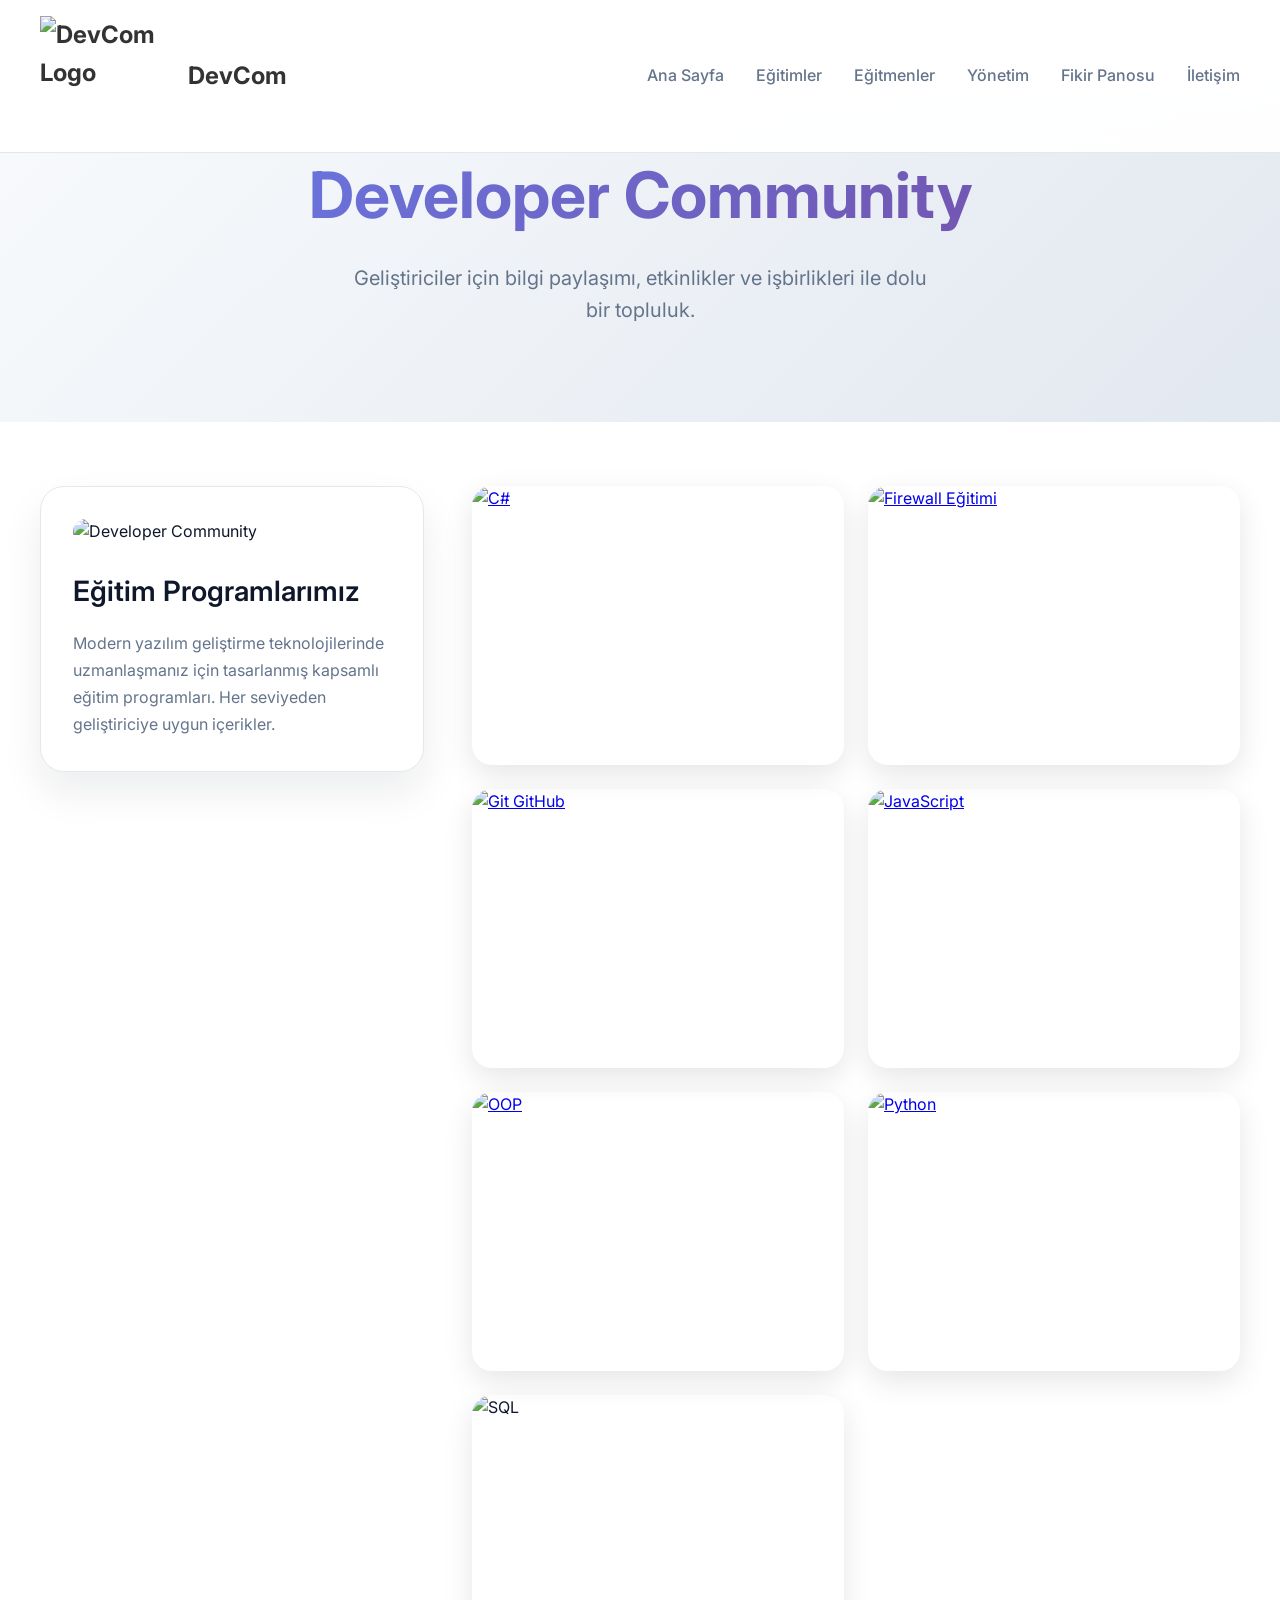
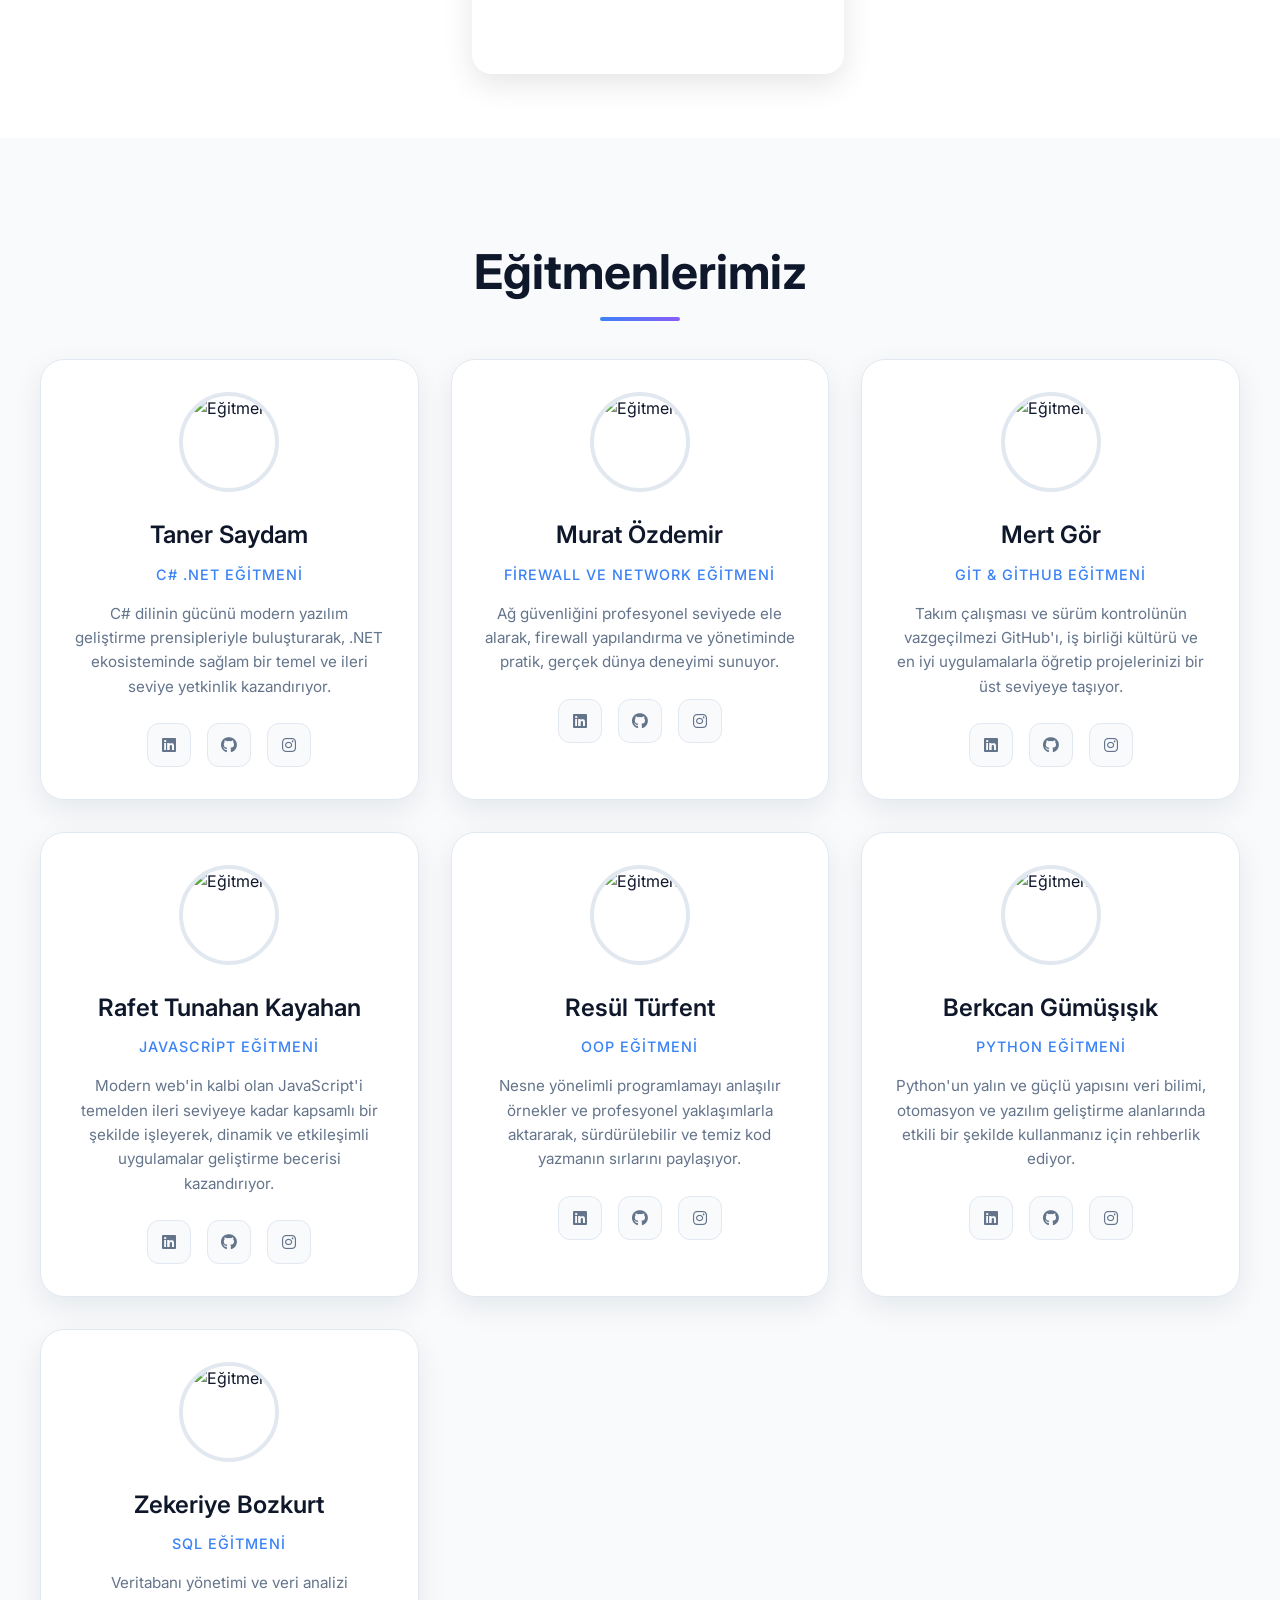
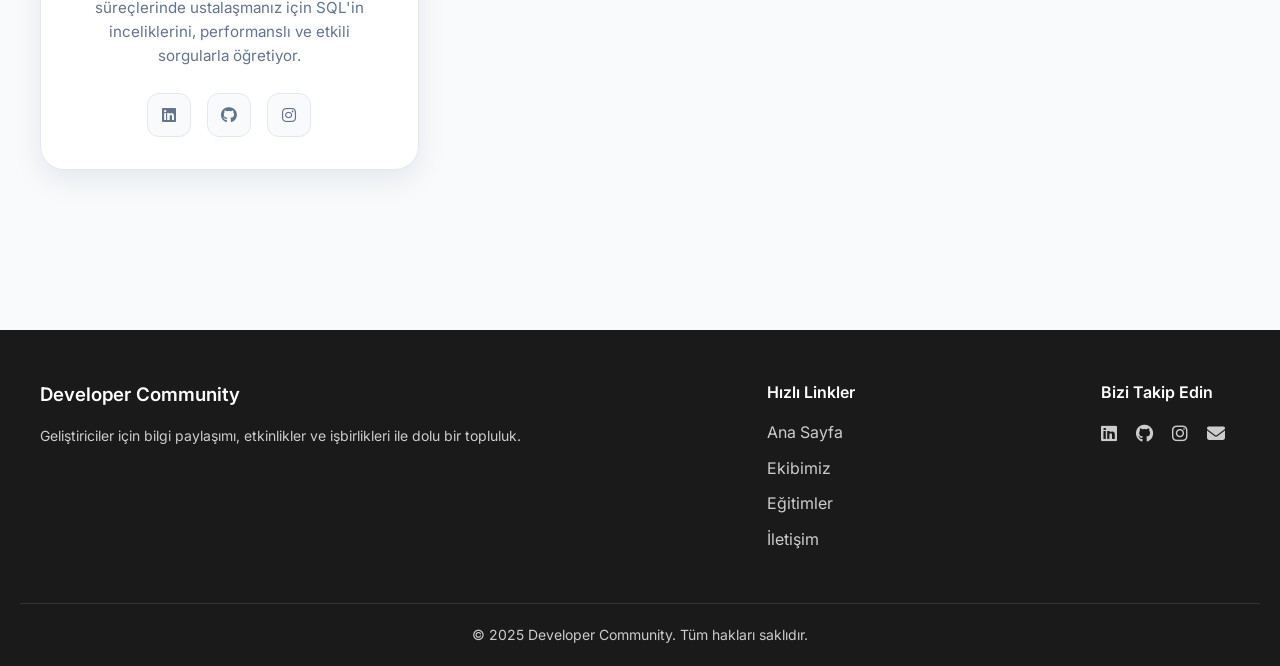
==== index.html @ d568f28b "Add files via upload" ====
<!DOCTYPE html>
<html lang="tr">

<head>
  <meta charset="UTF-8">
  <meta name="viewport" content="width=device-width, initial-scale=1.0">
  <title>Developer Community - Ekibimiz</title>
  <link rel="preconnect" href="https://fonts.googleapis.com">
  <link rel="preconnect" href="https://fonts.gstatic.com" crossorigin>
  <link href="https://fonts.googleapis.com/css2?family=Inter:wght@300;400;500;600;700&display=swap" rel="stylesheet">
  <link rel="stylesheet" href="https://cdnjs.cloudflare.com/ajax/libs/font-awesome/6.4.0/css/all.min.css">
  <link rel="stylesheet" href="stylesheet.css">
</head>

<body>
  <!-- Modern Navbar -->
<nav class="navbar">
  <div class="nav-container">
    <a href="index.html" class="logo">
      <img src="images/devcomnavlogo.png" alt="DevCom Logo" class="logo-img">
      DevCom
    </a>
    <ul class="nav-links">
      <li><a href="index.html">Ana Sayfa</a></li>
      <li><a href="dersler.html">Eğitimler</a></li>
      <li><a href="index.html#team">Eğitmenler</a></li>
      <li><a href="admin.html">Yönetim</a></li>
      <li><a href="pano.html">Fikir Panosu</a></li>
      <li><a href="contact.html">İletişim</a></li>
    </ul>
  </div>
</nav>


  <!-- Hero Section -->
  <section class="hero">
    <div class="hero-container loading">
      <h1>Developer Community</h1>
      <p>Geliştiriciler için bilgi paylaşımı, etkinlikler ve işbirlikleri ile dolu bir topluluk.</p>
    </div>
  </section>

  <!-- Community Section -->
  <section class="community" id="courses">
    <div class="community-container">
      <div class="community-card loading">
        <img src="images/devcomlogo.jpg" alt="Developer Community">
        <h2>Eğitim Programlarımız</h2>
        <p>Modern yazılım geliştirme teknolojilerinde uzmanlaşmanız için tasarlanmış kapsamlı eğitim programları. Her
          seviyeden geliştiriciye uygun içerikler.</p>
      </div>

      <div class="gallery-container loading">
        <div class="gallery-item">
          <a href="https://www.linkedin.com/posts/developer-community-turkey_csharp-aescretsizeafbitim-yazaftlaftmaemafbren-activity-7351979600400330753-EKpC?utm_source=share&utm_medium=member_desktop&rcm=ACoAADhtTegBDVWw2oJUlKh38JD_q7WL750UKDs"
            target="_blank">
            <img src="images/csharpeğitim.jpg" alt="C#">
            <div class="gallery-overlay">
              <div class="gallery-title">C#</div>
            </div>
          </a>
        </div>
        <div class="gallery-item">
          <a href="https://www.linkedin.com/posts/developer-community-turkey_firewall-network-aescretsizeafbitim-activity-7363469918479990784-MJ5S?utm_source=share&utm_medium=member_desktop&rcm=ACoAADhtTegBDVWw2oJUlKh38JD_q7WL750UKDs"
            target="_blank">
            <img src="images/FirewallEğitim.jpeg" alt="Firewall Eğitimi">
            <div class="gallery-overlay">
              <div class="gallery-title">Firewall & Güvenlik</div>
            </div>
          </a>
        </div>
        <div class="gallery-item">
          <a href="https://www.linkedin.com/posts/developer-community-turkey_git-github-aescretsizeafbitim-activity-7363469859730472961-kGCL?utm_source=share&utm_medium=member_desktop&rcm=ACoAADhtTegBDVWw2oJUlKh38JD_q7WL750UKDs"
            target="_blank">
            <img src="images/GitGİthub eğitimi.jpeg" alt="Git GitHub">
            <div class="gallery-overlay">
              <div class="gallery-title">Git & GitHub</div>
            </div>
          </a>
        </div>
        <div class="gallery-item">
          <a href="https://www.linkedin.com/posts/developer-community-turkey_javascript-frontend-aescretsizeafbitim-activity-7369362097974984704-yxHd?utm_source=share&utm_medium=member_desktop&rcm=ACoAADhtTegBDVWw2oJUlKh38JD_q7WL750UKDs"
            target="_blank">
            <img src="images/JavaScriptEğitim.jpeg" alt="JavaScript">
            <div class="gallery-overlay">
              <div class="gallery-title">JavaScript</div>
            </div>
          </a>
        </div>
        <div class="gallery-item">
          <a href="https://www.linkedin.com/posts/developer-community-turkey_csharp-oop-aescretsizeafbitim-activity-7363478117744594945-_bVW?utm_source=share&utm_medium=member_desktop&rcm=ACoAADhtTegBDVWw2oJUlKh38JD_q7WL750UKDs"
            target="_blank">
            <img src="images/OOPEğitimi.jpeg" alt="OOP">
            <div class="gallery-overlay">
              <div class="gallery-title">Nesne Yönelimli Programlama</div>
            </div>
          </a>
        </div>
        <div class="gallery-item">
          <a href="https://www.linkedin.com/posts/developer-community-turkey_python-oop-aescretsizeafbitim-activity-7369373578179387394-bgwW?utm_source=share&utm_medium=member_desktop&rcm=ACoAADhtTegBDVWw2oJUlKh38JD_q7WL750UKDs"
            target="_blank">
            <img src="images/pythoneğitim.jpeg" alt="Python">
            <div class="gallery-overlay">
              <div class="gallery-title">Python</div>
            </div>
          </a>
        </div>
        <div class="gallery-item">
          <a href="https://www.linkedin.com/posts/developer-community-turkey_sql-aescretsizeafbitim-veritabanaft-activity-7363145818968600576-ymJC?utm_source=share&utm_medium=member_desktop&rcm=ACoAADhtTegBDVWw2oJUlKh38JD_q7WL750UKDs"
            target="_blank"></a>
          <img src="images/sqleğitimi.jpeg" alt="SQL">
          <div class="gallery-overlay">
            <div class="gallery-title">SQL & Veritabanı</div>
          </div>
        </div>
      </div>
    </div>
    </div>
  </section>

  <!-- Team Section -->
  <section class="team-section" id="team">
    <div class="team-container">
 
      <h2 class="section-title loading">Eğitmenlerimiz</h2>
      <div class="team-grid">


        <div class="member-card loading">
          <div class="member-avatar">
            <img src="images/tanersaydamprofile.jpeg" alt="Eğitmen">
          </div>
          <h3 class="member-name">Taner Saydam</h3>
          <p class="member-role">C# .NET Eğitmeni</p>
          <p class="member-description">C# dilinin gücünü modern yazılım geliştirme prensipleriyle buluşturarak, .NET
            ekosisteminde sağlam bir temel ve ileri seviye yetkinlik kazandırıyor.</p>
          <div class="member-socials">
            <a href="https://www.linkedin.com/in/taner-saydam/" class="social-link"><i class="fab fa-linkedin"></i></a>
            <a href="https://github.com/TanerSaydam" class="social-link"><i class="fab fa-github"></i></a>
            <a href="https://www.instagram.com/tanersaydam_/" class="social-link"><i class="fab fa-instagram"></i></a>
          </div>
        </div>
        <div class="member-card loading">
          <div class="member-avatar">
            <img src="images/manprofile.png" alt="Eğitmen">
          </div>
          <h3 class="member-name">Murat Özdemir</h3>
          <p class="member-role">Firewall ve Network Eğitmeni</p>
          <p class="member-description">Ağ güvenliğini profesyonel seviyede ele alarak, firewall yapılandırma ve
            yönetiminde pratik, gerçek dünya deneyimi sunuyor.</p>
          <div class="member-socials">
            <a href="#" class="social-link"><i class="fab fa-linkedin"></i></a>
            <a href="#" class="social-link"><i class="fab fa-github"></i></a>
            <a href="#" class="social-link"><i class="fab fa-instagram"></i></a>
          </div>
        </div>

        <div class="member-card loading">
          <div class="member-avatar">
            <img src="images/manprofile.png" alt="Eğitmen">
          </div>
          <h3 class="member-name">Mert Gör</h3>
          <p class="member-role">Git & GitHub Eğitmeni</p>
          <p class="member-description">Takım çalışması ve sürüm kontrolünün vazgeçilmezi GitHub'ı, iş birliği kültürü
            ve en iyi uygulamalarla öğretip projelerinizi bir üst seviyeye taşıyor.</p>
          <div class="member-socials">
            <a href="#" class="social-link"><i class="fab fa-linkedin"></i></a>
            <a href="#" class="social-link"><i class="fab fa-github"></i></a>
            <a href="#" class="social-link"><i class="fab fa-instagram"></i></a>
          </div>
        </div>

        <div class="member-card loading">
          <div class="member-avatar">
            <img src="images/manprofile.png" alt="Eğitmen">
          </div>
          <h3 class="member-name">Rafet Tunahan Kayahan</h3>
          <p class="member-role">JavaScript Eğitmeni</p>
          <p class="member-description">Modern web'in kalbi olan JavaScript'i temelden ileri seviyeye kadar kapsamlı bir
            şekilde işleyerek, dinamik ve etkileşimli uygulamalar geliştirme becerisi kazandırıyor.</p>
          <div class="member-socials">
            <a href="#" class="social-link"><i class="fab fa-linkedin"></i></a>
            <a href="#" class="social-link"><i class="fab fa-github"></i></a>
            <a href="#" class="social-link"><i class="fab fa-instagram"></i></a>
          </div>
        </div>

        <div class="member-card loading">
          <div class="member-avatar">
            <img src="images/manprofile.png" alt="Eğitmen">
          </div>
          <h3 class="member-name">Resül Türfent</h3>
          <p class="member-role">OOP Eğitmeni</p>
          <p class="member-description">Nesne yönelimli programlamayı anlaşılır örnekler ve profesyonel yaklaşımlarla
            aktararak, sürdürülebilir ve temiz kod yazmanın sırlarını paylaşıyor.</p>
          <div class="member-socials">
            <a href="#" class="social-link"><i class="fab fa-linkedin"></i></a>
            <a href="#" class="social-link"><i class="fab fa-github"></i></a>
            <a href="#" class="social-link"><i class="fab fa-instagram"></i></a>
          </div>
        </div>

        <div class="member-card loading">
          <div class="member-avatar">
            <img src="images/manprofile.png" alt="Eğitmen">
          </div>
          <h3 class="member-name">Berkcan Gümüşışık</h3>
          <p class="member-role">Python Eğitmeni</p>
          <p class="member-description">Python'un yalın ve güçlü yapısını veri bilimi, otomasyon ve yazılım geliştirme
            alanlarında etkili bir şekilde kullanmanız için rehberlik ediyor.</p>
          <div class="member-socials">
            <a href="#" class="social-link"><i class="fab fa-linkedin"></i></a>
            <a href="#" class="social-link"><i class="fab fa-github"></i></a>
            <a href="#" class="social-link"><i class="fab fa-instagram"></i></a>
          </div>
        </div>

        <div class="member-card loading">
          <div class="member-avatar">
            <img src="images/manprofile.png" alt="Eğitmen">
          </div>
          <h3 class="member-name">Zekeriye Bozkurt</h3>
          <p class="member-role">SQL Eğitmeni</p>
          <p class="member-description">Veritabanı yönetimi ve veri analizi süreçlerinde ustalaşmanız için SQL'in
            inceliklerini, performanslı ve etkili sorgularla öğretiyor.</p>
          <div class="member-socials">
            <a href="#" class="social-link"><i class="fab fa-linkedin"></i></a>
            <a href="#" class="social-link"><i class="fab fa-github"></i></a>
            <a href="#" class="social-link"><i class="fab fa-instagram"></i></a>
          </div>
        </div>
      </div>


  


      </div>
    </div>
  </section>

  <script>
    // Smooth scrolling for navigation links
    document.querySelectorAll('a[href^="#"]').forEach(anchor => {
      anchor.addEventListener('click', function (e) {
        e.preventDefault();
        const target = document.querySelector(this.getAttribute('href'));
        if (target) {
          target.scrollIntoView({
            behavior: 'smooth',
            block: 'start'
          });
        }
      });
    });

    // Intersection Observer for loading animations
    const observerOptions = {
      threshold: 0.1,
      rootMargin: '0px 0px -50px 0px'
    };

    const observer = new IntersectionObserver((entries) => {
      entries.forEach(entry => {
        if (entry.isIntersecting) {
          entry.target.classList.add('loaded');
        }
      });
    }, observerOptions);

    // Observe all loading elements
    document.querySelectorAll('.loading').forEach(el => {
      observer.observe(el);
    });

    // Navbar background on scroll
    window.addEventListener('scroll', () => {
      const navbar = document.querySelector('.navbar');
      if (window.scrollY > 50) {
        navbar.style.background = 'rgba(255, 255, 255, 0.98)';
        navbar.style.boxShadow = '0 4px 20px rgba(0, 0, 0, 0.08)';
      } else {
        navbar.style.background = 'rgba(255, 255, 255, 0.95)';
        navbar.style.boxShadow = 'none';
      }
    });

    // Add stagger animation to team cards
    const teamCards = document.querySelectorAll('.member-card');
    teamCards.forEach((card, index) => {
      card.style.animationDelay = `${index * 0.1}s`;
    });
  </script>
</body>
<!-- Footer -->
<footer class="footer">
  <div class="footer-container">
    <div class="footer-about">
      <h3>Developer Community</h3>
      <p>Geliştiriciler için bilgi paylaşımı, etkinlikler ve işbirlikleri ile dolu bir topluluk.</p>
    </div>

    <div class="footer-links">
      <h4>Hızlı Linkler</h4>
      <ul>
        <li><a href="#">Ana Sayfa</a></li>
        <li><a href="#team">Ekibimiz</a></li>
        <li><a href="#courses">Eğitimler</a></li>
        <li><a href="contact.html">İletişim</a></li>
      </ul>
    </div>

    <div class="footer-socials">
      <h4>Bizi Takip Edin</h4>
      <div class="social-icons">
        <a href="https://www.linkedin.com/company/developer-community-turkey/posts/?feedView=all"><i
            class="fab fa-linkedin"></i></a>
        <a href="#"><i class="fab fa-github"></i></a>
        <a href="https://www.instagram.com/developercommunity2025/"><i class="fab fa-instagram"></i></a>
        <a href="mailto:developercommunity2025@gmail.com"> <i class="fas  fa-envelope"></i></a>
      </div>
    </div>
  </div>

  <div class="footer-bottom">
    <p>&copy; 2025 Developer Community. Tüm hakları saklıdır.</p>
  </div>
</footer>

</html>
---- stylesheet.css ----
:root {
      --primary: #0f172a;
      --primary-light: #1e293b;
      --accent: #3b82f6;
      --accent-hover: #2563eb;
      --secondary: #f59e0b;
      --text-light: #64748b;
      --text-dark: #0f172a;
      --surface: #ffffff;
      --surface-dark: #f8fafc;
      --border: #e2e8f0;
      --shadow: rgba(15, 23, 42, 0.08);
      --gradient: linear-gradient(135deg, #667eea 0%, #764ba2 100%);
      --gradient-accent: linear-gradient(135deg, #3b82f6 0%, #8b5cf6 100%);
    }

    * {
      margin: 0;
      padding: 0;
      box-sizing: border-box;
    }

    body {
      font-family: 'Inter', system-ui, -apple-system, sans-serif;
      line-height: 1.6;
      color: var(--text-dark);
      background: var(--surface);
      overflow-x: hidden;
    }

    /* Modern Navbar */
    .navbar {
      position: fixed;
      top: 0;
      left: 0;
      right: 0;
      z-index: 1000;
      background: rgba(255, 255, 255, 0.95);
      backdrop-filter: blur(20px);
      border-bottom: 1px solid var(--border);
      padding: 1rem 2rem;
      transition: all 0.3s ease;
    }

    .nav-container {
      max-width: 1200px;
      margin: 0 auto;
      display: flex;
      justify-content: space-between;
      align-items: center;
    }

    .logo {
      font-weight: 700;
      font-size: 1.5rem;
      color: var(--primary);
      text-decoration: none;
    }

    .nav-links {
      display: flex;
      gap: 2rem;
      list-style: none;
    }

    .nav-links a {
      text-decoration: none;
      color: var(--text-light);
      font-weight: 500;
      transition: all 0.3s ease;
      position: relative;
    }

    .nav-links a:hover {
      color: var(--accent);
    }

    .nav-links a::after {
      content: '';
      position: absolute;
      bottom: -5px;
      left: 0;
      width: 0;
      height: 2px;
      background: var(--gradient-accent);
      transition: width 0.3s ease;
    }

    .nav-links a:hover::after {
      width: 100%;
    }

    /* Hero Section */
    .hero {
      margin-top: 80px;
      padding: 4rem 2rem;
      background: linear-gradient(135deg, #f8fafc 0%, #e2e8f0 100%);
      text-align: center;
    }

    .hero-container {
      max-width: 1200px;
      margin: 0 auto;
    }

    .hero h1 {
      font-size: clamp(2.5rem, 5vw, 4rem);
      font-weight: 700;
      color: var(--primary);
      margin-bottom: 1rem;
      background: var(--gradient);
      -webkit-background-clip: text;
      -webkit-text-fill-color: transparent;
      background-clip: text;
    }

    .hero p {
      font-size: 1.25rem;
      color: var(--text-light);
      margin-bottom: 2rem;
      max-width: 600px;
      margin-left: auto;
      margin-right: auto;
    }

    /* Community Section */
    .community {
      padding: 4rem 2rem;
      background: var(--surface);
    }

    .community-container {
      max-width: 1200px;
      margin: 0 auto;
      display: grid;
      grid-template-columns: 1fr 2fr;
      gap: 3rem;
      align-items: start;
    }

    .community-card {
      background: var(--surface);
      border-radius: 24px;
      padding: 2rem;
      box-shadow: 0 20px 40px var(--shadow);
      border: 1px solid var(--border);
      position: sticky;
      top: 120px;
    }

    .community-card img {
      width: 100%;
      height: 200px;
      object-fit: cover;
      border-radius: 16px;
      margin-bottom: 1.5rem;
    }

    .community-card h2 {
      font-size: 1.75rem;
      font-weight: 600;
      margin-bottom: 1rem;
      color: var(--primary);
    }

    .community-card p {
      color: var(--text-light);
      line-height: 1.7;
    }

    .gallery-container {
      display: grid;
      grid-template-columns: repeat(auto-fit, minmax(300px, 1fr));
      gap: 1.5rem;
    }

    .gallery-item {
      position: relative;
      border-radius: 20px;
      overflow: hidden;
      aspect-ratio: 4/3;
      cursor: pointer;
      transition: all 0.4s ease;
      box-shadow: 0 10px 30px rgba(0, 0, 0, 0.1);
    }

    .gallery-item:hover {
      transform: translateY(-8px) scale(1.02);
      box-shadow: 0 20px 40px rgba(0, 0, 0, 0.15);
    }

    .gallery-item img {
      width: 100%;
      height: 100%;
      object-fit: cover;
      transition: transform 0.4s ease;
    }

    .gallery-item:hover img {
      transform: scale(1.1);
    }

    .gallery-overlay {
      position: absolute;
      top: 0;
      left: 0;
      right: 0;
      bottom: 0;
      background: linear-gradient(to top, rgba(0,0,0,0.7), transparent);
      opacity: 0;
      transition: opacity 0.3s ease;
      display: flex;
      align-items: flex-end;
      padding: 1.5rem;
    }

    .gallery-item:hover .gallery-overlay {
      opacity: 1;
    }

    .gallery-title {
      color: white;
      font-weight: 600;
      font-size: 1.1rem;
    }

    /* Team Section */
    .team-section {
      padding: 6rem 2rem;
      background: var(--surface-dark);
    }

    .team-container {
      max-width: 1200px;
      margin: 0 auto;
    }

    .section-title {
      text-align: center;
      font-size: clamp(2rem, 4vw, 3rem);
      font-weight: 700;
      color: var(--primary);
      margin-bottom: 3rem;
      position: relative;
    }

    .section-title::after {
      content: '';
      position: absolute;
      bottom: -10px;
      left: 50%;
      transform: translateX(-50%);
      width: 80px;
      height: 4px;
      background: var(--gradient-accent);
      border-radius: 2px;
    }

    .team-grid {
      display: grid;
      grid-template-columns: repeat(auto-fit, minmax(350px, 1fr));
      gap: 2rem;
      margin-bottom: 4rem;
    }

    .member-card {
      background: var(--surface);
      border-radius: 24px;
      padding: 2rem;
      text-align: center;
      box-shadow: 0 10px 30px var(--shadow);
      border: 1px solid var(--border);
      transition: all 0.4s ease;
      position: relative;
      overflow: hidden;
    }

    .member-card::before {
      content: '';
      position: absolute;
      top: 0;
      left: 0;
      right: 0;
      height: 4px;
      background: var(--gradient-accent);
      transform: scaleX(0);
      transition: transform 0.3s ease;
    }

    .member-card:hover::before {
      transform: scaleX(1);
    }

    .member-card:hover {
      transform: translateY(-8px);
      box-shadow: 0 20px 40px rgba(0, 0, 0, 0.1);
    }

    .member-avatar {
      width: 100px;
      height: 100px;
      border-radius: 50%;
      margin: 0 auto 1.5rem;
      position: relative;
      overflow: hidden;
      border: 4px solid var(--border);
      transition: all 0.3s ease;
    }

    .member-card:hover .member-avatar {
      border-color: var(--accent);
      transform: scale(1.05);
    }

    .member-avatar img {
      width: 100%;
      height: 100%;
      object-fit: cover;
    }

    .member-name {
      font-size: 1.5rem;
      font-weight: 600;
      color: var(--primary);
      margin-bottom: 0.5rem;
    }

    .member-role {
      color: var(--accent);
      font-weight: 500;
      margin-bottom: 1rem;
      font-size: 0.9rem;
      text-transform: uppercase;
      letter-spacing: 1px;
    }

    .member-description {
      color: var(--text-light);
      line-height: 1.6;
      margin-bottom: 1.5rem;
      font-size: 0.95rem;
    }

    .member-socials {
      display: flex;
      justify-content: center;
      gap: 1rem;
    }

    .social-link {
      display: flex;
      align-items: center;
      justify-content: center;
      width: 44px;
      height: 44px;
      border-radius: 12px;
      background: var(--surface-dark);
      color: var(--text-light);
      text-decoration: none;
      transition: all 0.3s ease;
      border: 1px solid var(--border);
    }

    .social-link:hover {
      background: var(--accent);
      color: white;
      transform: translateY(-2px);
      box-shadow: 0 8px 20px rgba(59, 130, 246, 0.3);
    }

    /* Responsive Design */
    @media (max-width: 768px) {
      .navbar {
        padding: 1rem;
      }

      .nav-links {
        gap: 1rem;
      }

      .hero {
        padding: 3rem 1rem;
      }

      .community-container {
        grid-template-columns: 1fr;
        gap: 2rem;
      }

      .community-card {
        position: static;
      }

      .gallery-container {
        grid-template-columns: 1fr;
      }

      .team-section {
        padding: 4rem 1rem;
      }

      .team-grid {
        grid-template-columns: 1fr;
        gap: 1.5rem;
      }

      .member-card {
        padding: 1.5rem;
      }
    }

    /* Scroll Animations */
    @keyframes fadeInUp {
      from {
        opacity: 0;
        transform: translateY(40px);
      }
      to {
        opacity: 1;
        transform: translateY(0);
      }
    }

    .fade-in-up {
      animation: fadeInUp 0.8s ease-out forwards;
    }

    /* Loading Animation */
    .loading {
      opacity: 0;
      transform: translateY(30px);
      transition: all 0.6s ease;
    }

    .loading.loaded {
      opacity: 1;
      transform: translateY(0);
    }
 /* Footer */
.footer {
  background-color: #1a1a1a;
  color: #fff;
  padding: 50px 20px 20px 20px;
  font-family: 'Inter', sans-serif;
}

.footer-container {
  display: flex;
  flex-wrap: wrap;
  justify-content: space-between;
  gap: 40px;
  max-width: 1200px;
  margin: 0 auto;
}

.footer h3,
.footer h4 {
  margin-bottom: 15px;
  font-weight: 600;
}

.footer p {
  line-height: 1.6;
  font-size: 14px;
  color: #ccc;
}

.footer-links ul {
  list-style: none;
  padding: 0;
}

.footer-links ul li {
  margin-bottom: 10px;
}

.footer-links ul li a {
  color: #ccc;
  text-decoration: none;
  transition: color 0.3s ease;
}

.footer-links ul li a:hover {
  color: #fff;
}

.footer-socials .social-icons a {
  display: inline-block;
  margin-right: 15px;
  color: #ccc;
  font-size: 18px;
  transition: color 0.3s ease;
}

.footer-socials .social-icons a:hover {
  color: #00aaff;
}
.nav-container {
  display: flex;
  align-items: center;
  justify-content: space-between;
}

.logo {
  display: flex;
  align-items: center;
  font-size: 1.5rem;
  font-weight: bold;
  color: #333;
  text-decoration: none;
}

.logo-img {
  width: 128px;       /* Logonun boyutu */
  height: 120px;
  margin-right: 20px; /* Yazı ile logo arası boşluk */
}
.footer-bottom {
  text-align: center;
  margin-top: 40px;
  border-top: 1px solid #333;
  padding-top: 20px;
  font-size: 14px;
  color: #aaa;
}

/* Responsive */
@media (max-width: 768px) {
  .footer-container {
    flex-direction: column;
    align-items: center;
    text-align: center;
  }
  
  .footer-links ul li {
    display: inline-block;
    margin: 0 10px;
  }

  .footer-socials .social-icons a {
    margin-right: 10px;
  }
}
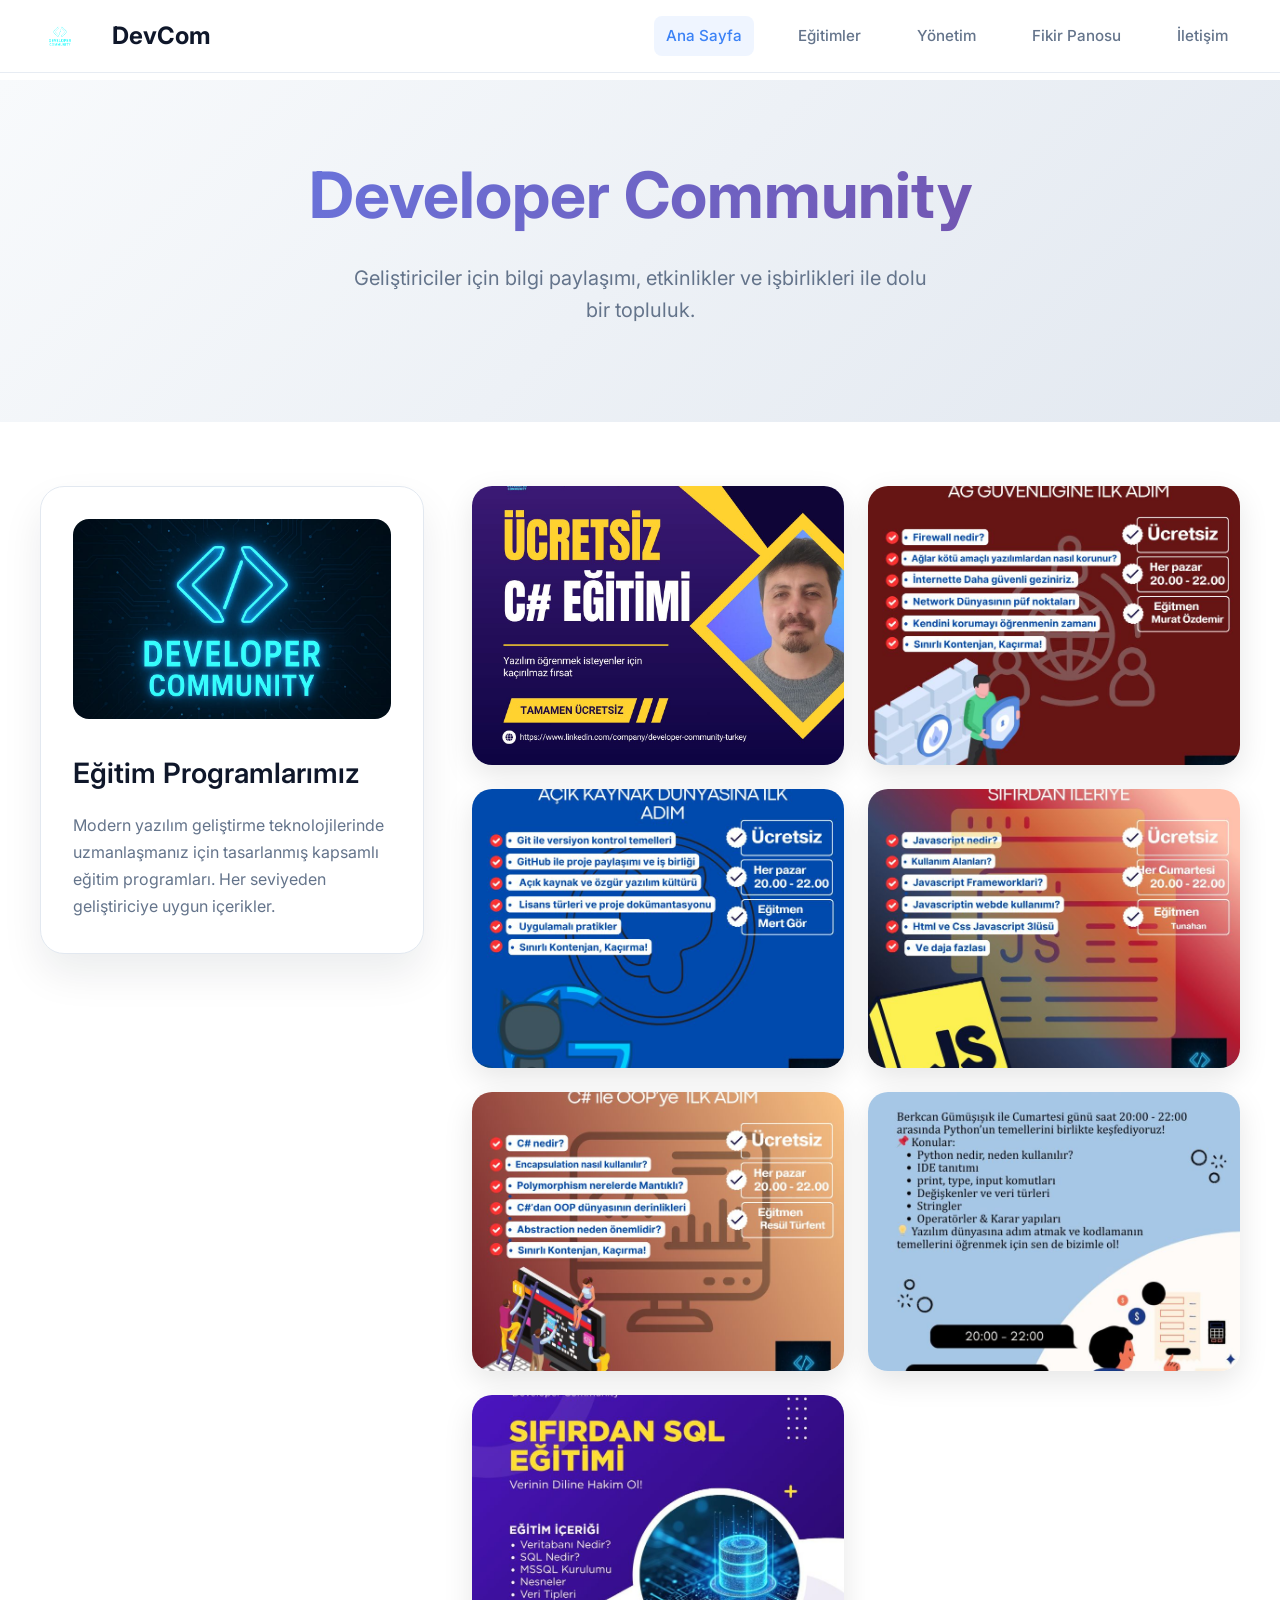
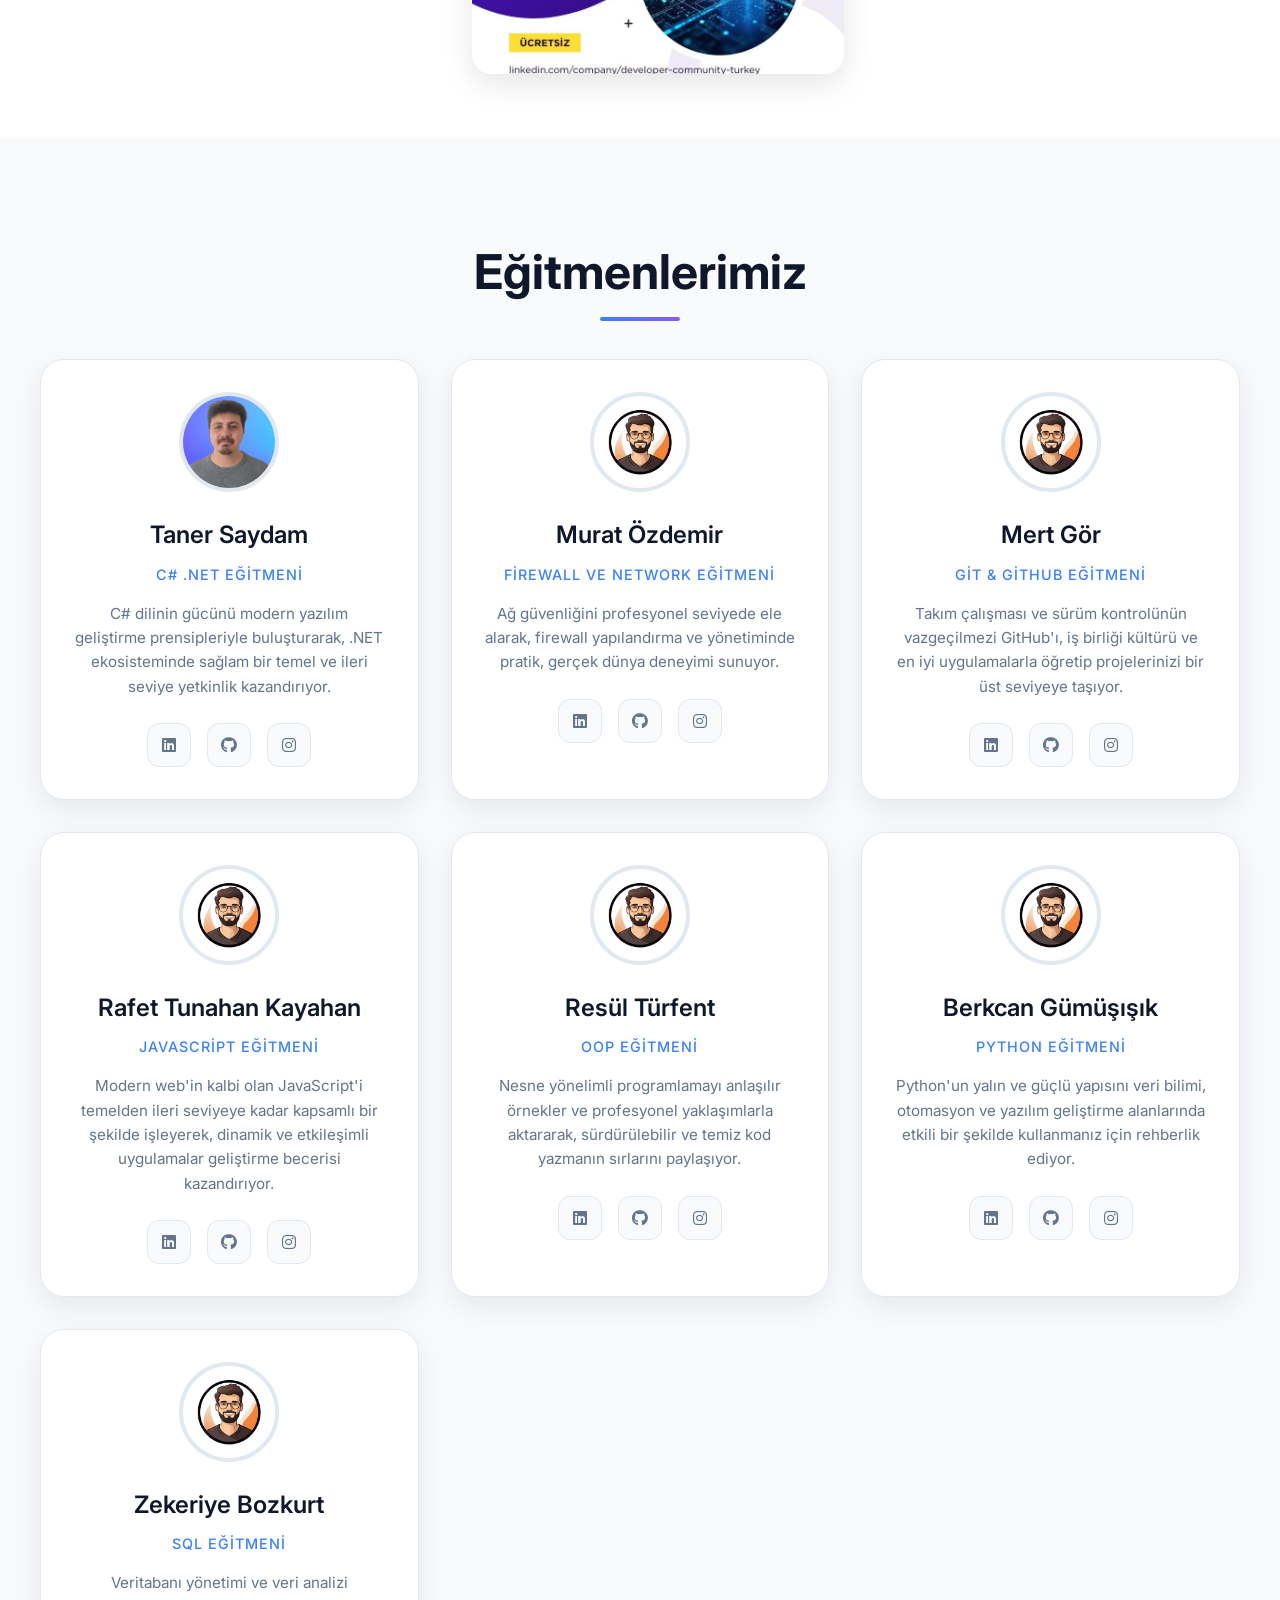
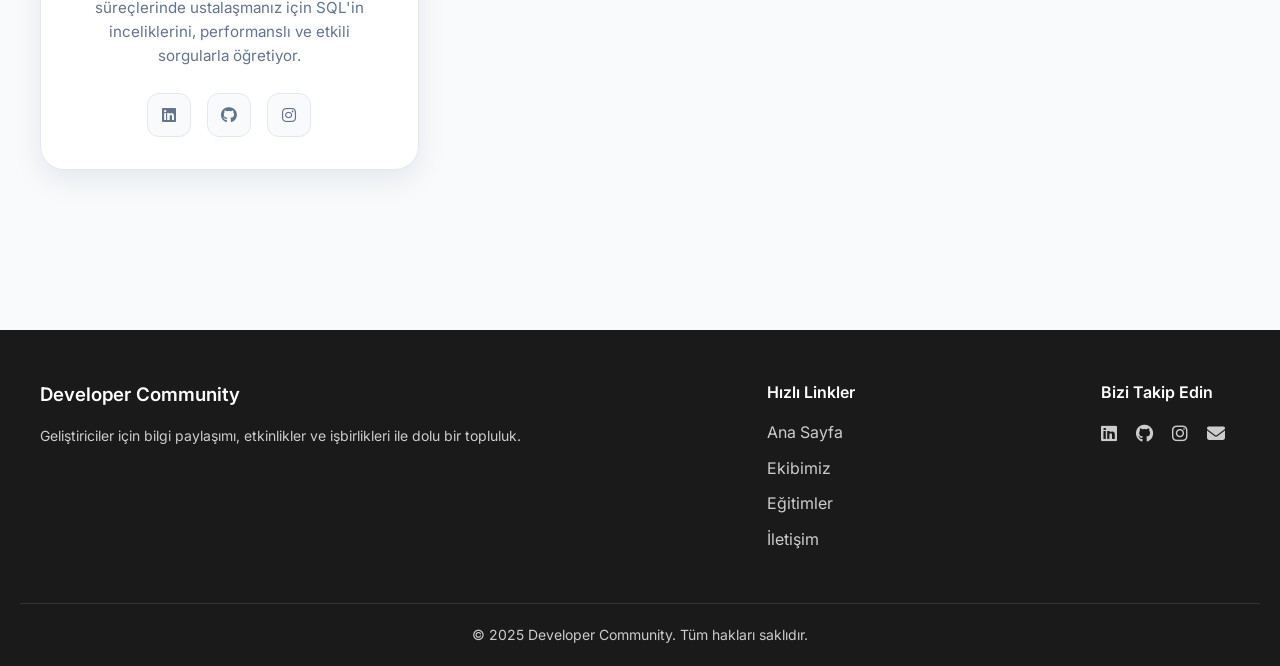
==== commit 7dbcd166: "Add files via upload" ====
--- a/index.html
+++ b/index.html
@@ -10,9 +10,11 @@
   <link href="https://fonts.googleapis.com/css2?family=Inter:wght@300;400;500;600;700&display=swap" rel="stylesheet">
   <link rel="stylesheet" href="https://cdnjs.cloudflare.com/ajax/libs/font-awesome/6.4.0/css/all.min.css">
   <link rel="stylesheet" href="stylesheet.css">
+  <link rel="stylesheet" href="navbar.css">
 </head>
 
 <body>
+  <script src="navbar.js"></script>
   <!-- Modern Navbar -->
 <nav class="navbar">
   <div class="nav-container">
@@ -20,17 +22,16 @@
       <img src="images/devcomnavlogo.png" alt="DevCom Logo" class="logo-img">
       DevCom
     </a>
+    <!-- Mobile menu button JavaScript ile otomatik eklenir -->
     <ul class="nav-links">
       <li><a href="index.html">Ana Sayfa</a></li>
       <li><a href="dersler.html">Eğitimler</a></li>
-      <li><a href="index.html#team">Eğitmenler</a></li>
       <li><a href="admin.html">Yönetim</a></li>
       <li><a href="pano.html">Fikir Panosu</a></li>
       <li><a href="contact.html">İletişim</a></li>
     </ul>
   </div>
 </nav>
-
 
   <!-- Hero Section -->
   <section class="hero">
--- a/navbar.css
+++ b/navbar.css
@@ -0,0 +1,322 @@
+/* Modern Navbar Styles */
+.navbar {
+  position: fixed;
+  top: 0;
+  left: 0;
+  right: 0;
+  z-index: 1000;
+  background: rgba(255, 255, 255, 0.95);
+  backdrop-filter: blur(20px);
+  -webkit-backdrop-filter: blur(20px);
+  border-bottom: 1px solid rgba(226, 232, 240, 0.8);
+  padding: 1rem 2rem;
+  transition: all 0.3s ease;
+}
+
+.navbar.scrolled {
+  background: rgba(255, 255, 255, 0.98);
+  box-shadow: 0 4px 20px rgba(0, 0, 0, 0.08);
+  border-bottom-color: rgba(226, 232, 240, 1);
+}
+
+.nav-container {
+  max-width: 1200px;
+  margin: 0 auto;
+  display: flex;
+  justify-content: space-between;
+  align-items: center;
+}
+
+.logo {
+  font-weight: 700;
+  font-size: 1.5rem;
+  color: #0f172a;
+  text-decoration: none;
+  display: flex;
+  align-items: center;
+  gap: 0.75rem;
+  transition: all 0.3s ease;
+}
+
+.logo:hover {
+  transform: translateY(-1px);
+}
+
+.logo-img {
+  width: 40px;
+  height: 40px;
+  border-radius: 10px;
+  transition: all 0.3s ease;
+}
+
+.logo:hover .logo-img {
+  transform: rotate(5deg) scale(1.05);
+}
+
+.nav-links {
+  display: flex;
+  gap: 2rem;
+  list-style: none;
+  margin: 0;
+  padding: 0;
+}
+
+.nav-links li {
+  position: relative;
+}
+
+.nav-links a {
+  text-decoration: none;
+  color: #64748b;
+  font-weight: 500;
+  font-size: 0.95rem;
+  transition: all 0.3s ease;
+  position: relative;
+  padding: 0.5rem 0.75rem;
+  border-radius: 8px;
+  display: block;
+}
+
+.nav-links a:hover,
+.nav-links a.active {
+  color: #3b82f6;
+  background: rgba(59, 130, 246, 0.08);
+}
+
+.nav-links a::after {
+  content: '';
+  position: absolute;
+  bottom: -8px;
+  left: 50%;
+  transform: translateX(-50%);
+  width: 0;
+  height: 2px;
+  background: linear-gradient(135deg, #3b82f6 0%, #8b5cf6 100%);
+  border-radius: 1px;
+  transition: width 0.3s ease;
+}
+
+.nav-links a:hover::after,
+.nav-links a.active::after {
+  width: 80%;
+}
+
+/* Mobile Menu Button */
+.mobile-menu-btn {
+  display: none;
+  background: none;
+  border: none;
+  font-size: 1.5rem;
+  color: #0f172a;
+  cursor: pointer;
+  padding: 0.5rem;
+  border-radius: 8px;
+  transition: all 0.3s ease;
+}
+
+.mobile-menu-btn:hover {
+  background: rgba(59, 130, 246, 0.08);
+  color: #3b82f6;
+}
+
+.mobile-menu-btn:active {
+  transform: scale(0.95);
+}
+
+/* Mobile Menu Animation */
+@keyframes slideDown {
+  from {
+    transform: translateY(-100%);
+    opacity: 0;
+  }
+  to {
+    transform: translateY(0);
+    opacity: 1;
+  }
+}
+
+@keyframes slideUp {
+  from {
+    transform: translateY(0);
+    opacity: 1;
+  }
+  to {
+    transform: translateY(-100%);
+    opacity: 0;
+  }
+}
+
+/* Mobile Styles */
+@media (max-width: 768px) {
+  .navbar {
+    padding: 1rem 1.5rem;
+  }
+
+  .logo {
+    font-size: 1.3rem;
+  }
+
+  .logo-img {
+    width: 35px;
+    height: 35px;
+  }
+
+  .mobile-menu-btn {
+    display: block;
+  }
+
+  .nav-links {
+    position: fixed;
+    top: 70px;
+    left: 0;
+    right: 0;
+    background: rgba(255, 255, 255, 0.98);
+    backdrop-filter: blur(20px);
+    -webkit-backdrop-filter: blur(20px);
+    flex-direction: column;
+    padding: 2rem 1.5rem;
+    gap: 0.5rem;
+    box-shadow: 0 8px 32px rgba(0, 0, 0, 0.12);
+    border-bottom: 1px solid rgba(226, 232, 240, 0.8);
+    transform: translateY(-100%);
+    opacity: 0;
+    visibility: hidden;
+    transition: all 0.3s cubic-bezier(0.68, -0.55, 0.265, 1.55);
+  }
+
+  .nav-links.mobile-active {
+    transform: translateY(0);
+    opacity: 1;
+    visibility: visible;
+    animation: slideDown 0.3s ease-out forwards;
+  }
+
+  .nav-links li {
+    width: 100%;
+    text-align: center;
+  }
+
+  .nav-links a {
+    font-size: 1.1rem;
+    padding: 1rem;
+    margin: 0.25rem 0;
+    border-radius: 12px;
+    transition: all 0.3s ease;
+  }
+
+  .nav-links a:hover,
+  .nav-links a.active {
+    background: rgba(59, 130, 246, 0.1);
+    transform: translateX(8px);
+  }
+
+  .nav-links a::after {
+    display: none;
+  }
+}
+
+@media (max-width: 480px) {
+  .navbar {
+    padding: 0.75rem 1rem;
+  }
+
+  .logo {
+    font-size: 1.2rem;
+    gap: 0.5rem;
+  }
+
+  .logo-img {
+    width: 32px;
+    height: 32px;
+  }
+
+  .nav-links {
+    top: 60px;
+    padding: 1.5rem 1rem;
+  }
+
+  .nav-links a {
+    font-size: 1rem;
+    padding: 0.875rem;
+  }
+}
+
+/* Smooth transitions for all interactive elements */
+* {
+  -webkit-tap-highlight-color: transparent;
+}
+
+.navbar * {
+  box-sizing: border-box;
+}
+
+/* Enhanced hover effects for desktop */
+@media (min-width: 769px) {
+  .nav-links a {
+    position: relative;
+    overflow: hidden;
+  }
+
+  .nav-links a::before {
+    content: '';
+    position: absolute;
+    top: 0;
+    left: -100%;
+    width: 100%;
+    height: 100%;
+    background: linear-gradient(90deg, transparent, rgba(59, 130, 246, 0.1), transparent);
+    transition: left 0.5s ease;
+  }
+
+  .nav-links a:hover::before {
+    left: 100%;
+  }
+}
+
+/* Dark mode support (optional) */
+@media (prefers-color-scheme: dark) {
+  .navbar {
+    background: rgba(15, 23, 42, 0.95);
+    border-bottom-color: rgba(51, 65, 85, 0.8);
+  }
+
+  .navbar.scrolled {
+    background: rgba(15, 23, 42, 0.98);
+    box-shadow: 0 4px 20px rgba(0, 0, 0, 0.3);
+  }
+
+  .logo {
+    color: #f8fafc;
+  }
+
+  .nav-links a {
+    color: #cbd5e1;
+  }
+
+  .nav-links a:hover,
+  .nav-links a.active {
+    color: #60a5fa;
+    background: rgba(96, 165, 250, 0.1);
+  }
+
+  .mobile-menu-btn {
+    color: #f8fafc;
+  }
+
+  .mobile-menu-btn:hover {
+    background: rgba(96, 165, 250, 0.1);
+    color: #60a5fa;
+  }
+
+  @media (max-width: 768px) {
+    .nav-links {
+      background: rgba(15, 23, 42, 0.98);
+      border-bottom-color: rgba(51, 65, 85, 0.8);
+    }
+
+    .nav-links a:hover,
+    .nav-links a.active {
+      background: rgba(96, 165, 250, 0.15);
+    }
+  }
+}
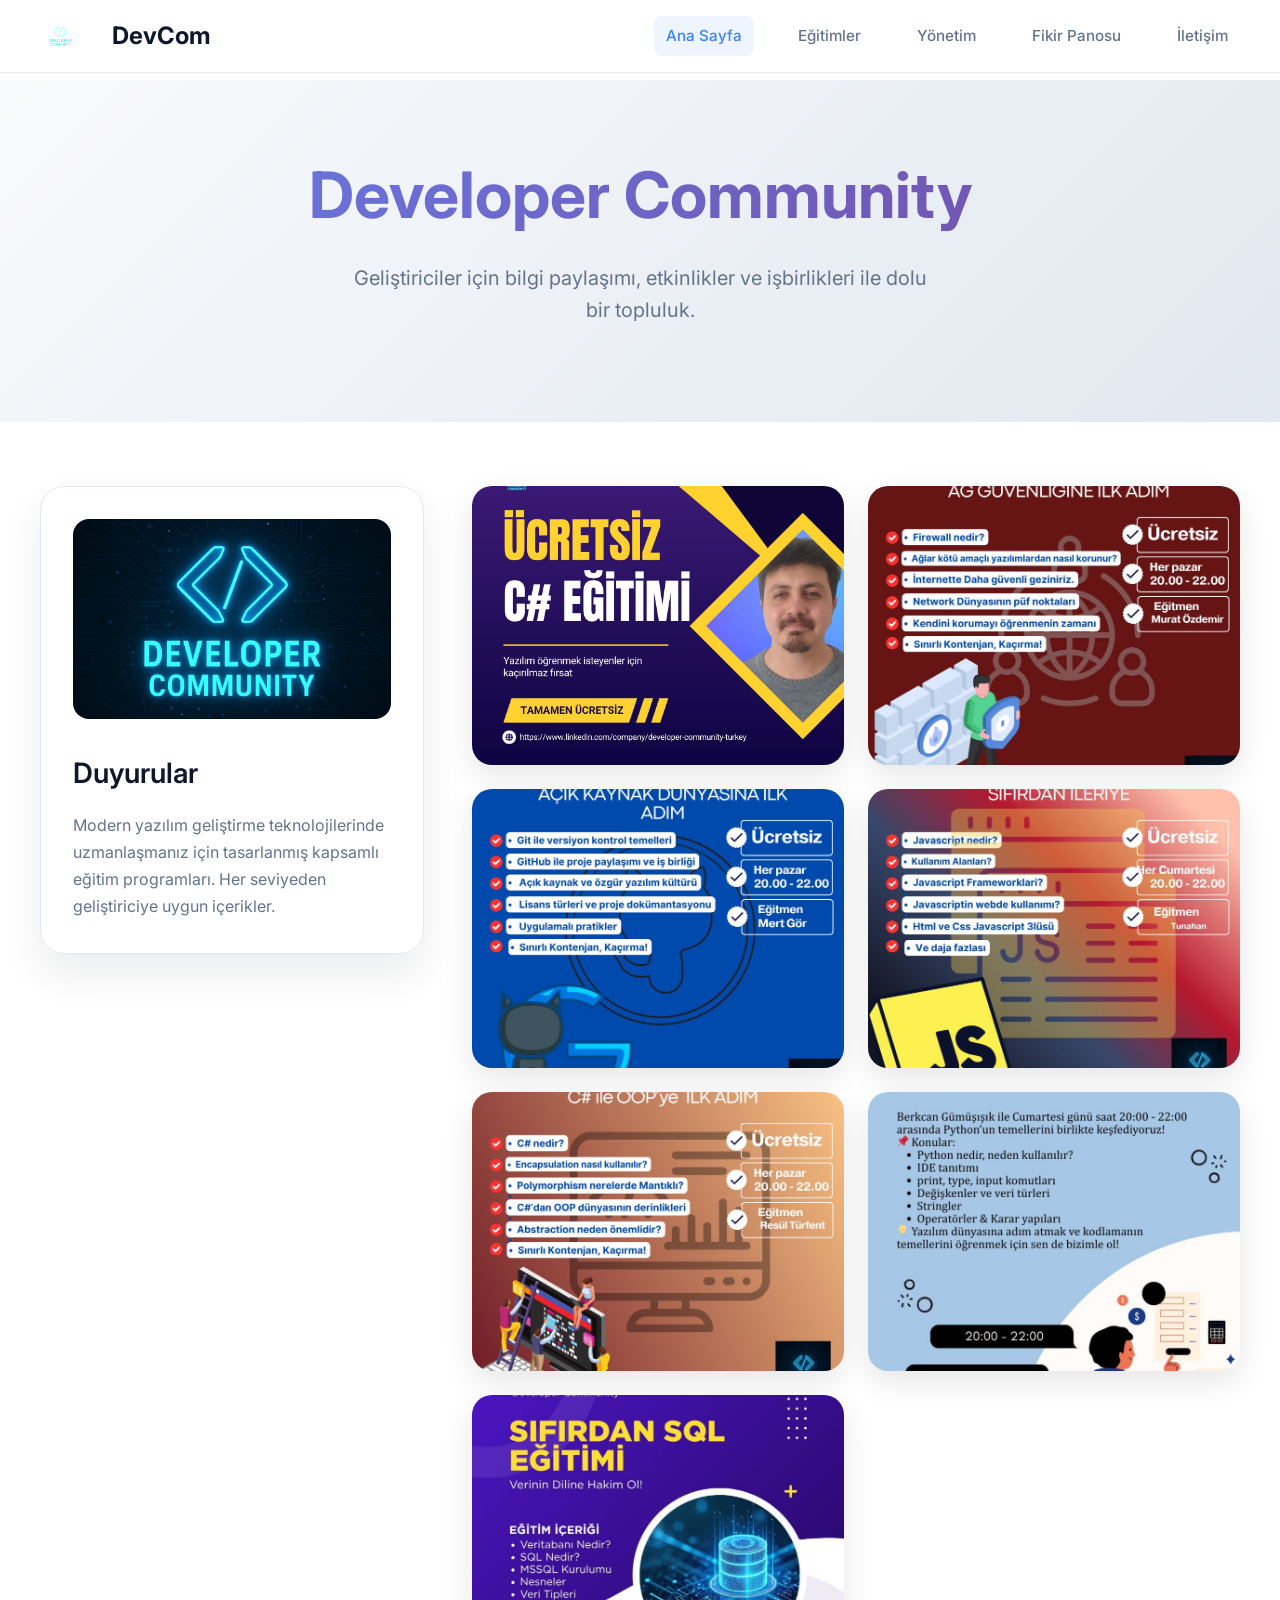
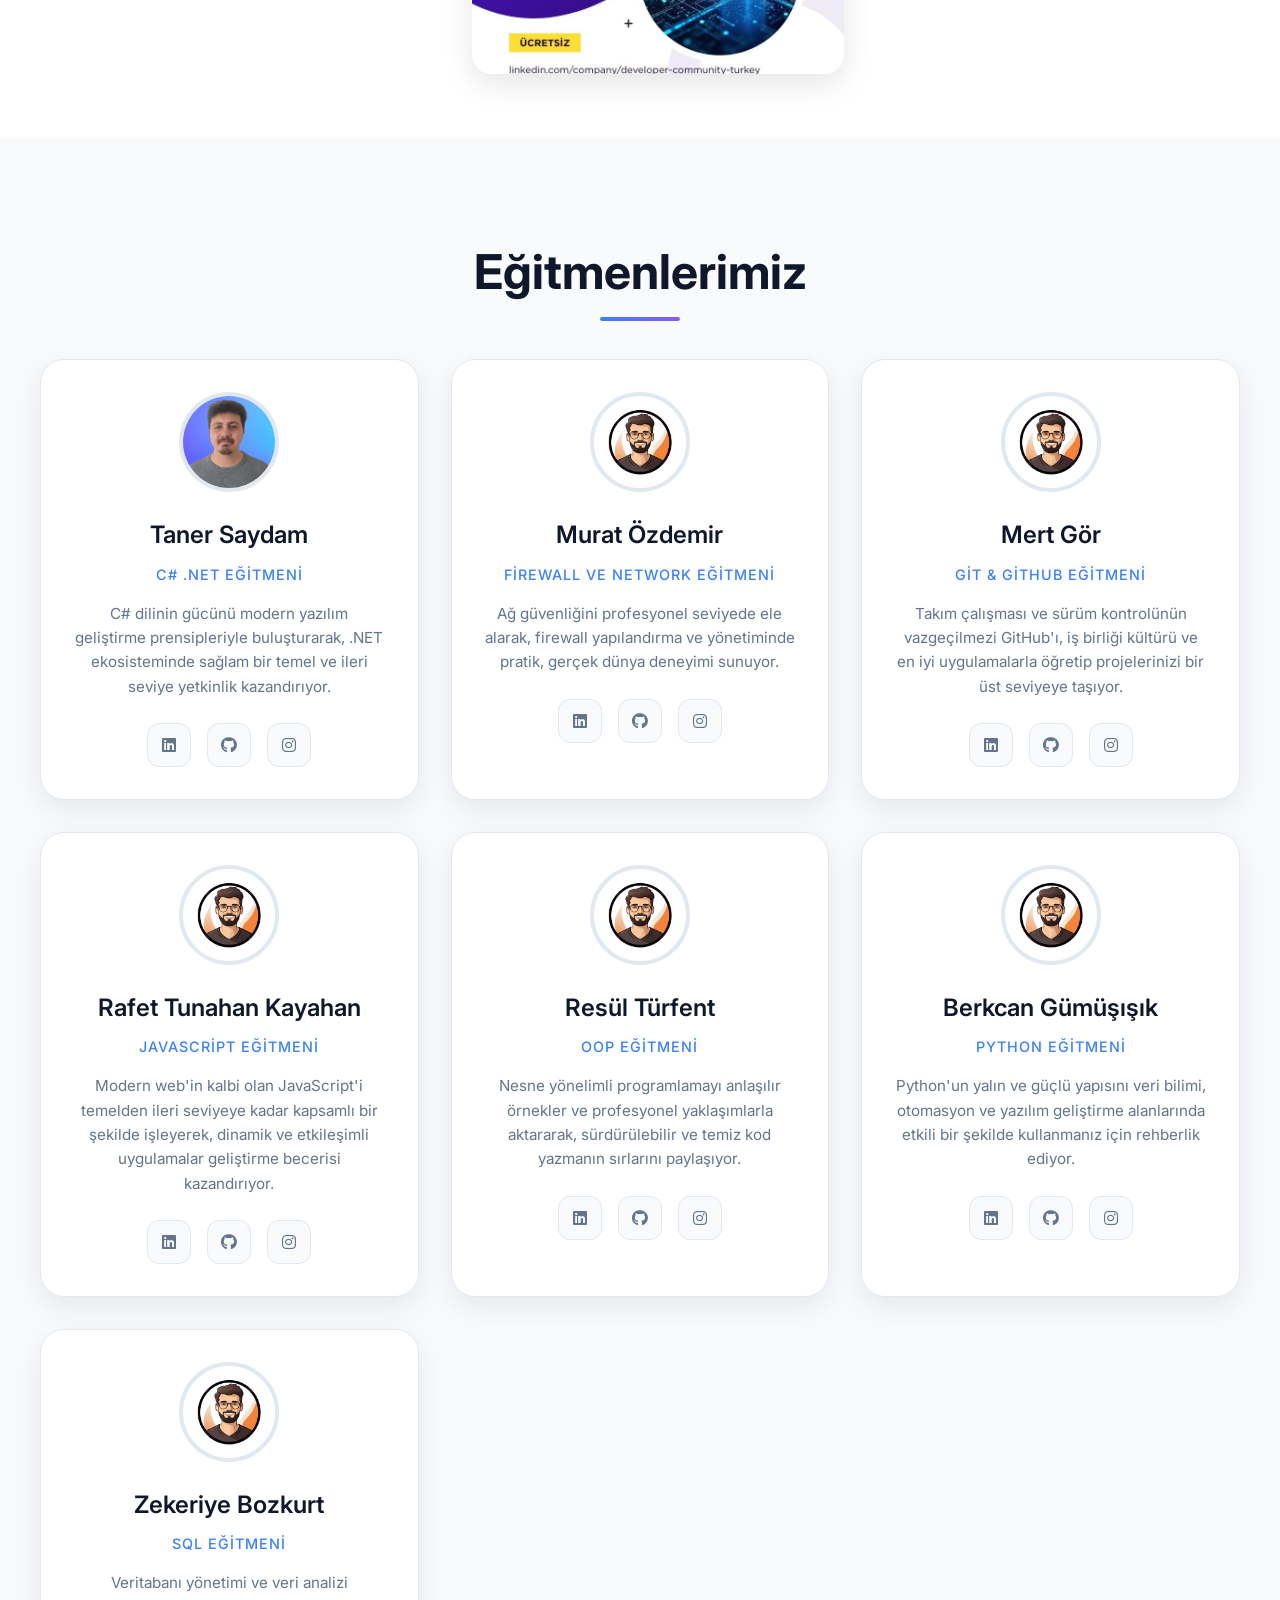
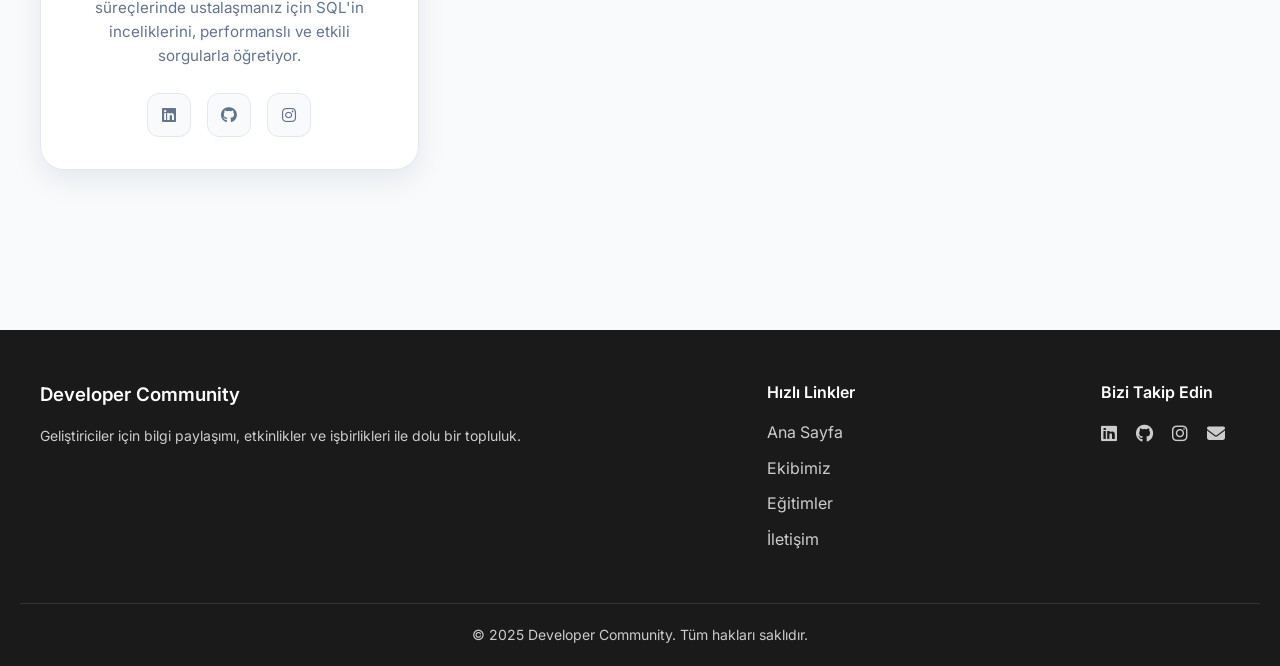
==== commit c2b73728: "Update index.html" ====
--- a/index.html
+++ b/index.html
@@ -46,7 +46,7 @@
     <div class="community-container">
       <div class="community-card loading">
         <img src="images/devcomlogo.jpg" alt="Developer Community">
-        <h2>Eğitim Programlarımız</h2>
+        <h2>Duyurular</h2>
         <p>Modern yazılım geliştirme teknolojilerinde uzmanlaşmanız için tasarlanmış kapsamlı eğitim programları. Her
           seviyeden geliştiriciye uygun içerikler.</p>
       </div>
@@ -328,4 +328,5 @@
   </div>
 </footer>
 
-</html>+
+</html>
